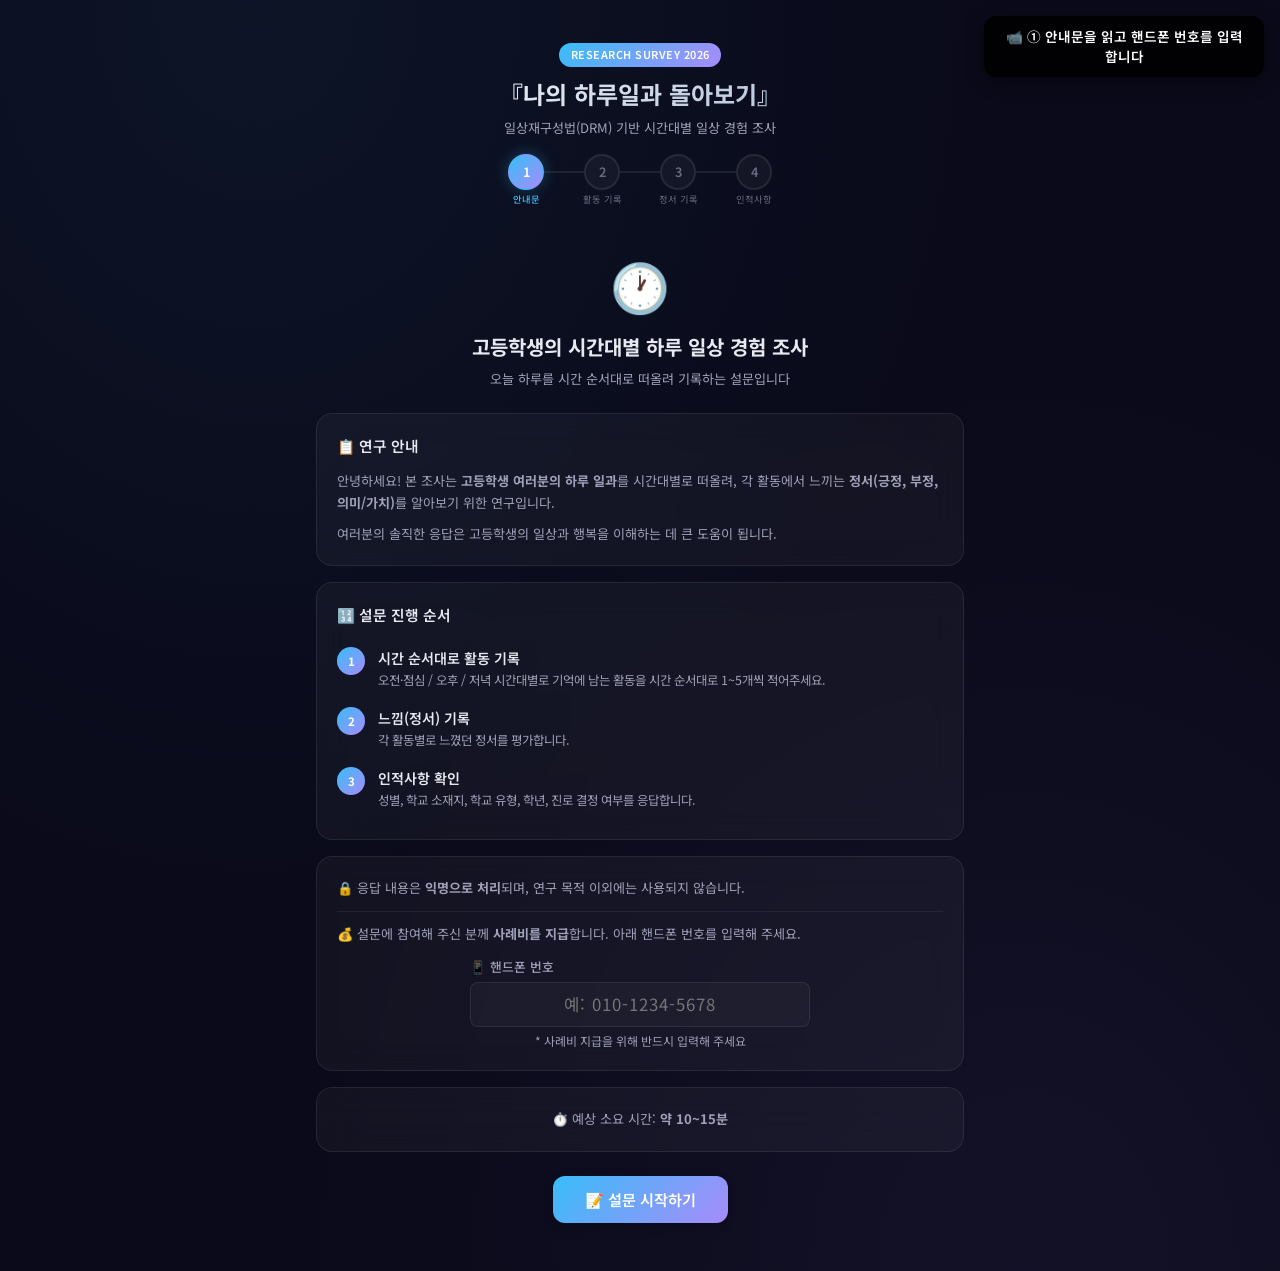
==== demo-auto.html @ 178c0562 "chore: 설문 시범 자동 데모 페이지 추가" ====
<!DOCTYPE html>
<html lang="ko">

<head>
  <meta charset="UTF-8" />
  <meta name="viewport" content="width=device-width, initial-scale=1.0" />
  <title>DRM6 설문 — 고등학생의 시간대별 하루 일상 경험 조사</title>
  <meta name="description" content="일상재구성법(DRM)을 활용하여 고등학생의 시간대별 하루 활동과 정서를 파악하는 연구 설문입니다." />
  <link rel="stylesheet" href="css/style.css" />
  <script src="js/config.js"></script>
  <style>
    /* Demo overlay for step indicators */
    #demoOverlay {
      position: fixed;
      top: 16px;
      right: 16px;
      z-index: 99999;
      background: rgba(0,0,0,0.85);
      color: #fff;
      padding: 10px 18px;
      border-radius: 12px;
      font-size: 0.85rem;
      font-weight: 600;
      box-shadow: 0 4px 20px rgba(0,0,0,0.4);
      pointer-events: none;
      transition: opacity 0.3s;
      max-width: 280px;
      text-align: center;
      line-height: 1.5;
    }
    #demoOverlay.hidden { opacity: 0; }
    .demo-highlight {
      outline: 3px solid #ff6b35 !important;
      outline-offset: 2px;
      box-shadow: 0 0 15px rgba(255, 107, 53, 0.4) !important;
      transition: outline 0.3s, box-shadow 0.3s;
    }
  </style>
</head>

<body>

  <div class="app-container" role="main">

    <!-- ===== HEADER ===== -->
    <header class="app-header">
      <span class="app-header__badge">Research Survey 2026</span>
      <h1 class="app-header__title">『나의 하루일과 돌아보기』</h1>
      <p class="app-header__subtitle">
        일상재구성법(DRM) 기반 시간대별 일상 경험 조사
      </p>
    </header>

    <!-- ===== PROGRESS BAR ===== -->
    <nav class="progress-bar" id="progressBar" aria-label="설문 진행 단계">
      <div class="progress-step active" data-step="1">
        <div class="progress-step__circle">1
          <span class="progress-step__label">안내문</span>
        </div>
      </div>
      <div class="progress-step" data-step="1-2">
        <div class="progress-step__line"></div>
      </div>
      <div class="progress-step" data-step="2">
        <div class="progress-step__circle">2
          <span class="progress-step__label">활동 기록</span>
        </div>
      </div>
      <div class="progress-step" data-step="2-3">
        <div class="progress-step__line"></div>
      </div>
      <div class="progress-step" data-step="3">
        <div class="progress-step__circle">3
          <span class="progress-step__label">정서 기록</span>
        </div>
      </div>
      <div class="progress-step" data-step="3-4">
        <div class="progress-step__line"></div>
      </div>
      <div class="progress-step" data-step="4">
        <div class="progress-step__circle">4
          <span class="progress-step__label">인적사항</span>
        </div>
      </div>
    </nav>

    <!-- PAGE 1: 안내문 -->
    <section class="part-section active" id="pageIntro" aria-label="설문 안내">
      <div class="intro-hero">
        <div class="intro-hero__icon">🕐</div>
        <h2 class="intro-hero__title">고등학생의 시간대별 하루 일상 경험 조사</h2>
        <p class="intro-hero__subtitle">오늘 하루를 시간 순서대로 떠올려 기록하는 설문입니다</p>
      </div>
      <div class="glass-card intro-card">
        <h3 class="intro-card__heading">📋 연구 안내</h3>
        <p class="intro-card__text" style="font-size:0.82rem; margin-bottom: 0.5rem;">
          안녕하세요! 본 조사는 <strong>고등학생 여러분의 하루 일과</strong>를 시간대별로 떠올려,
          각 활동에서 느끼는 <strong>정서(긍정, 부정, 의미/가치)</strong>를 알아보기 위한 연구입니다.
        </p>
        <p class="intro-card__text" style="font-size:0.82rem;">
          여러분의 솔직한 응답은 고등학생의 일상과 행복을 이해하는 데 큰 도움이 됩니다.
        </p>
      </div>
      <div class="glass-card intro-card">
        <h3 class="intro-card__heading">🔢 설문 진행 순서</h3>
        <div class="intro-step">
          <div class="intro-step__number">1</div>
          <div class="intro-step__content">
            <div class="intro-step__title">시간 순서대로 활동 기록</div>
            <p class="intro-step__desc">오전·점심 / 오후 / 저녁 시간대별로 기억에 남는 활동을 시간 순서대로 1~5개씩 적어주세요.</p>
          </div>
        </div>
        <div class="intro-step">
          <div class="intro-step__number">2</div>
          <div class="intro-step__content">
            <div class="intro-step__title">느낌(정서) 기록</div>
            <p class="intro-step__desc">각 활동별로 느꼈던 정서를 평가합니다.</p>
          </div>
        </div>
        <div class="intro-step">
          <div class="intro-step__number">3</div>
          <div class="intro-step__content">
            <div class="intro-step__title">인적사항 확인</div>
            <p class="intro-step__desc">성별, 학교 소재지, 학교 유형, 학년, 진로 결정 여부를 응답합니다.</p>
          </div>
        </div>
      </div>
      <div class="glass-card intro-card">
        <p class="intro-card__text" style="font-size:0.82rem;">
          🔒 응답 내용은 <strong>익명으로 처리</strong>되며, 연구 목적 이외에는 사용되지 않습니다.
        </p>
        <hr style="border:none; border-top:1px solid rgba(255,255,255,0.06); margin:0.7rem 0;">
        <p class="intro-card__text" style="font-size:0.82rem;">
          💰 설문에 참여해 주신 분께 <strong>사례비를 지급</strong>합니다. 아래 핸드폰 번호를 입력해 주세요.
        </p>
        <div class="form-group" style="max-width: 340px; margin: 0.7rem auto 0;">
          <label class="form-label" for="phoneNumber">📱 핸드폰 번호</label>
          <input type="tel" class="form-input" id="phoneNumber" placeholder="예: 010-1234-5678"
            pattern="[0-9]{2,3}-[0-9]{3,4}-[0-9]{4}" required autocomplete="tel"
            style="text-align: center; font-size: 1.05rem; letter-spacing: 1px;" />
          <p style="font-size:0.75rem; color:var(--text-secondary); margin-top:0.25rem; text-align:center;">* 사례비 지급을
            위해 반드시 입력해 주세요</p>
        </div>
      </div>
      <div class="glass-card intro-card">
        <p class="intro-card__text" style="font-size:0.82rem; text-align:center;">
          ⏱️ 예상 소요 시간: <strong>약 10~15분</strong>
        </p>
      </div>
      <div class="nav-buttons" style="justify-content:center;">
        <button class="btn btn-primary btn-start-survey" id="startSurveyBtn" type="button">
          📝 설문 시작하기
        </button>
      </div>
    </section>

    <!-- PAGE 2: 활동 기록 -->
    <section class="part-section" id="pageActivities" aria-label="시간대별 활동 기록">
      <div class="section-badge section-badge--morning">📋 활동 기록</div>
      <h2 class="part-title">오늘 하루를 시간 순서대로 떠올려 주세요</h2>
      <p class="part-description">
        각 시간대별로 <strong>기억에 남는 활동을 시간 순서대로 1~5개씩</strong> 적어주세요.<br>
        활동 내용(시작~끝 시간 포함), 함께한 사람, 장소 등을 기록합니다.
      </p>
      <div class="time-tabs" id="timeTabs" role="tablist">
        <button class="time-tab time-tab--morning active" id="tabMorning" type="button" role="tab" data-block="morning">
          <span class="time-tab__icon">🌅</span>
          오전·점심<br><span style="font-size:0.62rem; opacity:0.8;">8시~1시</span>
          <span class="time-tab__count" id="countMorning">0</span>
        </button>
        <button class="time-tab time-tab--afternoon" id="tabAfternoon" type="button" role="tab" data-block="afternoon">
          <span class="time-tab__icon">☀️</span>
          오후<br><span style="font-size:0.62rem; opacity:0.8;">1시~6시</span>
          <span class="time-tab__count" id="countAfternoon">0</span>
        </button>
        <button class="time-tab time-tab--evening" id="tabEvening" type="button" role="tab" data-block="evening">
          <span class="time-tab__icon">🌙</span>
          저녁<br><span style="font-size:0.62rem; opacity:0.8;">6시~11시</span>
          <span class="time-tab__count" id="countEvening">0</span>
        </button>
      </div>
      <!-- Morning block -->
      <div class="time-block active" id="blockMorning" role="tabpanel">
        <div class="time-block__header">
          <span class="time-block__icon">🌅</span>
          <span class="time-block__title">오전·점심</span>
          <span class="time-block__time">오전 8시 ~ 오후 1시</span>
        </div>
        <div class="activity-nav-bar" id="morningNavBar">
          <button class="activity-nav-btn" id="morningPrevBtn" type="button">← 이전</button>
          <div class="activity-nav-progress"><span id="morningProgressText">0 / 0</span></div>
          <button class="activity-nav-btn" id="morningNextBtn" type="button">다음 →</button>
        </div>
        <div id="morningList" role="region" aria-label="오전 활동 카드"></div>
        <div class="activity-actions">
          <button class="add-activity-btn" id="addMorningBtn" type="button">＋ 활동 추가</button>
        </div>
        <div class="nav-buttons">
          <button class="btn btn-secondary" id="morningBackBtn" type="button">← 이전</button>
          <button class="btn btn-primary" id="morningNextBlockBtn" type="button">다음: 오후 활동 기록 →</button>
        </div>
      </div>
      <!-- Afternoon block -->
      <div class="time-block" id="blockAfternoon" role="tabpanel">
        <div class="time-block__header">
          <span class="time-block__icon">☀️</span>
          <span class="time-block__title">오후</span>
          <span class="time-block__time">오후 1시 ~ 오후 6시</span>
        </div>
        <div class="activity-nav-bar" id="afternoonNavBar">
          <button class="activity-nav-btn" id="afternoonPrevBtn" type="button">← 이전</button>
          <div class="activity-nav-progress"><span id="afternoonProgressText">0 / 0</span></div>
          <button class="activity-nav-btn" id="afternoonNextBtn" type="button">다음 →</button>
        </div>
        <div id="afternoonList" role="region" aria-label="오후 활동 카드"></div>
        <div class="activity-actions">
          <button class="add-activity-btn" id="addAfternoonBtn" type="button">＋ 활동 추가</button>
        </div>
        <div class="nav-buttons">
          <button class="btn btn-secondary" id="afternoonBackBtn" type="button">← 오전·점심으로</button>
          <button class="btn btn-primary" id="afternoonNextBlockBtn" type="button">다음: 저녁 활동 기록 →</button>
        </div>
      </div>
      <!-- Evening block -->
      <div class="time-block" id="blockEvening" role="tabpanel">
        <div class="time-block__header">
          <span class="time-block__icon">🌙</span>
          <span class="time-block__title">저녁</span>
          <span class="time-block__time">저녁 6시 ~ 11시</span>
        </div>
        <div class="activity-nav-bar" id="eveningNavBar">
          <button class="activity-nav-btn" id="eveningPrevBtn" type="button">← 이전</button>
          <div class="activity-nav-progress"><span id="eveningProgressText">0 / 0</span></div>
          <button class="activity-nav-btn" id="eveningNextBtn" type="button">다음 →</button>
        </div>
        <div id="eveningList" role="region" aria-label="저녁 활동 카드"></div>
        <div class="activity-actions">
          <button class="add-activity-btn" id="addEveningBtn" type="button">＋ 활동 추가</button>
        </div>
        <div class="nav-buttons">
          <button class="btn btn-secondary" id="eveningBackBtn" type="button">← 오후로</button>
          <button class="btn btn-primary" id="eveningNextBlockBtn" type="button">다음: 정서 기록 →</button>
        </div>
      </div>
    </section>

    <!-- PAGE 3: 정서 기록 -->
    <section class="part-section" id="pageEmotion" aria-label="정서 기록">
      <div class="section-badge section-badge--emotion">💫 정서 기록</div>
      <h2 class="part-title">각 활동에서 느낀 감정을 평가해 주세요</h2>
      <p class="part-description">
        앞서 기록한 활동들에 대해 그때 느꼈던 <strong>정서(감정)</strong>를 1~7점으로 평가합니다.
      </p>
      <div id="emotionBlockHeader" class="emotion-block-header-container"></div>
      <div class="activity-nav-bar" id="emotionNavBar">
        <button class="activity-nav-btn" id="emotionPrevBtn" type="button">← 이전 활동</button>
        <div class="activity-nav-progress"><span id="emotionProgressText">1 / 1</span></div>
        <button class="activity-nav-btn" id="emotionNextBtn" type="button">다음 활동 →</button>
      </div>
      <div id="emotionContent" role="region" aria-label="정서 평가 카드"></div>
      <div class="nav-buttons">
        <button class="btn btn-secondary" id="emotionBackBlockBtn" type="button">← 활동 기록으로</button>
        <button class="btn btn-primary" id="emotionNextBlockBtn" type="button">다음: 인적사항 →</button>
      </div>
    </section>

    <!-- PAGE 4: 인적사항 -->
    <section class="part-section" id="pageDemo" aria-label="인적사항">
      <div class="section-badge section-badge--info">📊 인적사항</div>
      <h2 class="part-title">인적사항 확인</h2>
      <p class="part-description">마지막으로 간단한 인적사항을 입력해 주세요.</p>
      <div class="glass-card demo-card">
        <div class="form-group">
          <label class="form-label">성별</label>
          <div class="radio-group" id="genderGroup" role="radiogroup" aria-label="성별 선택">
            <label class="radio-option"><input type="radio" name="gender" value="남"><span>남</span></label>
            <label class="radio-option"><input type="radio" name="gender" value="여"><span>여</span></label>
          </div>
        </div>
      </div>
      <div class="glass-card demo-card">
        <div class="form-group">
          <label class="form-label" for="schoolLocation">학교 소재지</label>
          <select class="form-select" id="schoolLocation" required>
            <option value="">선택해 주세요</option>
            <option value="서울">서울</option><option value="부산">부산</option><option value="대구">대구</option>
            <option value="인천">인천</option><option value="광주">광주</option><option value="대전">대전</option>
            <option value="울산">울산</option><option value="세종">세종</option><option value="경기">경기</option>
            <option value="강원">강원</option><option value="충북">충북</option><option value="충남">충남</option>
            <option value="전북">전북</option><option value="전남">전남</option><option value="경북">경북</option>
            <option value="경남">경남</option><option value="제주">제주</option>
          </select>
        </div>
      </div>
      <div class="glass-card demo-card">
        <div class="form-group">
          <label class="form-label" for="schoolType">학교 유형</label>
          <select class="form-select" id="schoolType" required>
            <option value="">선택해 주세요</option>
            <option value="일반계고">일반계고</option>
            <option value="특성화고">특성화고(경영고, 공고, 과학기술고, 농고 등)</option>
            <option value="기타">기타</option>
          </select>
        </div>
      </div>
      <div class="glass-card demo-card">
        <div class="form-group">
          <label class="form-label">학년</label>
          <div class="radio-group" id="gradeGroup" role="radiogroup" aria-label="학년 선택">
            <label class="radio-option"><input type="radio" name="grade" value="1학년"><span>1학년</span></label>
            <label class="radio-option"><input type="radio" name="grade" value="2학년"><span>2학년</span></label>
          </div>
        </div>
      </div>
      <div class="glass-card demo-card">
        <div class="form-group">
          <label class="form-label">진로 결정 여부</label>
          <div class="radio-group" id="careerGroup" role="radiogroup" aria-label="진로 결정 여부 선택">
            <label class="radio-option"><input type="radio" name="careerDecision" value="결정함"><span>결정함</span></label>
            <label class="radio-option"><input type="radio" name="careerDecision" value="고민 중"><span>고민 중</span></label>
            <label class="radio-option"><input type="radio" name="careerDecision" value="결정하지 않음"><span>결정하지 않음</span></label>
          </div>
        </div>
      </div>
      <div class="nav-buttons">
        <button class="btn btn-secondary" id="backToEmotionBtn" type="button">← 이전</button>
        <button class="btn btn-primary" id="completeBtn" type="button">✅ 설문 완료</button>
      </div>
    </section>

    <!-- COMPLETION SCREEN -->
    <section class="part-section" id="completionScreen" aria-label="설문 완료">
      <div class="completion-screen">
        <div class="completion-screen__icon">🎉</div>
        <h2 class="completion-screen__title">설문이 완료되었습니다!</h2>
        <p class="completion-screen__desc">소중한 응답에 감사드립니다.</p>
        <div class="completion-message">
          <p style="margin-top:1.5rem; font-size:0.88rem; color:var(--text-secondary);">
            브라우저를 닫으셔도 됩니다. 감사합니다! 🙏
          </p>
        </div>
      </div>
    </section>

  </div>

  <!-- 제출 중 오버레이 -->
  <div class="submit-overlay" id="submitOverlay">
    <div class="submit-overlay__content">
      <div id="submitStatus" class="submit-status">
        <div class="submit-status__spinner"></div>
        <span class="submit-status__text">응답을 제출하고 있습니다...</span>
      </div>
    </div>
  </div>

  <!-- Toast -->
  <div class="toast" id="toast" role="alert" aria-live="assertive"></div>

  <!-- Demo step overlay -->
  <div id="demoOverlay" class="hidden"></div>

  <script src="js/app.js"></script>

  <!-- ====== AUTO-DEMO SCRIPT ====== -->
  <script>
  (function() {
    'use strict';

    // Clear any previous session data
    try { sessionStorage.removeItem('drm6_survey_state'); } catch(e) {}

    var DELAY = 2200; // ms between steps
    var step = 0;
    var overlay = document.getElementById('demoOverlay');

    function showStep(msg) {
      overlay.textContent = '📹 ' + msg;
      overlay.classList.remove('hidden');
    }

    function highlight(el) {
      if (!el) return;
      el.classList.add('demo-highlight');
      el.scrollIntoView({ behavior: 'smooth', block: 'center' });
      setTimeout(function() { el.classList.remove('demo-highlight'); }, DELAY - 200);
    }

    function setVal(id, val) {
      var el = document.getElementById(id);
      if (!el) return;
      el.value = val;
      el.dispatchEvent(new Event('input', { bubbles: true }));
      el.dispatchEvent(new Event('change', { bubbles: true }));
      highlight(el);
    }

    function setSelectVal(id, val) {
      var el = document.getElementById(id);
      if (!el) return;
      el.value = val;
      el.dispatchEvent(new Event('change', { bubbles: true }));
      highlight(el);
    }

    function clickBtn(id) {
      var el = document.getElementById(id);
      if (!el) return;
      highlight(el);
      setTimeout(function() { el.click(); }, 400);
    }

    function selectRadio(name, val) {
      var radio = document.querySelector('input[name="' + name + '"][value="' + val + '"]');
      if (!radio) return;
      radio.checked = true;
      radio.dispatchEvent(new Event('change', { bubbles: true }));
      var label = radio.closest('.radio-option');
      if (label) highlight(label);
    }

    function fillCurrentActivity(block, data) {
      var list = document.getElementById(block + 'List');
      if (!list) return;

      // Activity textarea
      var actTA = list.querySelector('textarea[id^="' + block + '_activity_"]');
      if (actTA) { actTA.value = data.activity; actTA.dispatchEvent(new Event('input', {bubbles:true})); highlight(actTA); }

      setTimeout(function() {
        // Time select
        var timeSel = list.querySelector('select[id^="' + block + '_time_"]');
        if (timeSel) { timeSel.value = data.time; timeSel.dispatchEvent(new Event('change', {bubbles:true})); highlight(timeSel); }

        setTimeout(function() {
          // Subject select (if 교과시간)
          if (data.subject) {
            var subSel = list.querySelector('select[id$="_subject"]');
            if (subSel) { subSel.style.display = 'block'; subSel.value = data.subject; subSel.dispatchEvent(new Event('change', {bubbles:true})); highlight(subSel); }
          }

          setTimeout(function() {
            // Companion
            var compSel = list.querySelector('select[id^="' + block + '_companion_"]');
            if (compSel) { compSel.value = data.companion; compSel.dispatchEvent(new Event('change', {bubbles:true})); highlight(compSel); }

            setTimeout(function() {
              // Location
              var locSel = list.querySelector('select[id^="' + block + '_location_"]');
              if (locSel) { locSel.value = data.location; locSel.dispatchEvent(new Event('change', {bubbles:true})); highlight(locSel); }

              setTimeout(function() {
                // Reason
                var reasonTA = list.querySelector('textarea[id^="' + block + '_reason_"]');
                if (reasonTA) { reasonTA.value = data.reason; reasonTA.dispatchEvent(new Event('input', {bubbles:true})); highlight(reasonTA); }
              }, 500);
            }, 500);
          }, 500);
        }, 500);
      }, 500);
    }

    function fillAllEmotions(values) {
      var container = document.getElementById('emotionContent');
      if (!container) return;
      var radios = container.querySelectorAll('input[type="radio"]');
      var groups = {};
      radios.forEach(function(r) { groups[r.name] = true; });
      var groupNames = Object.keys(groups);

      groupNames.forEach(function(name, idx) {
        var val;
        if (idx < 3) val = values[0]; // positive
        else if (idx < 6) val = values[1]; // negative
        else val = values[2]; // meaning
        var radio = document.querySelector('input[name="' + name + '"][value="' + val + '"]');
        if (radio) {
          radio.checked = true;
          radio.dispatchEvent(new Event('change', {bubbles:true}));
          var label = radio.closest('.likert-radio');
          if (label) label.style.transition = 'transform 0.2s';
        }
      });
      // Scroll to show emotions
      container.scrollIntoView({ behavior: 'smooth', block: 'start' });
    }

    // === DEMO SEQUENCE ===
    var steps = [
      // Step 0: Show intro
      function() {
        showStep('① 안내문을 읽고 핸드폰 번호를 입력합니다');
        window.scrollTo({ top: 0, behavior: 'smooth' });
      },
      // Step 1: Scroll down intro
      function() {
        window.scrollTo({ top: 300, behavior: 'smooth' });
      },
      // Step 2: Enter phone
      function() {
        showStep('② 핸드폰 번호 입력');
        setVal('phoneNumber', '010-1234-5678');
      },
      // Step 3: Click start
      function() {
        showStep('③ 설문 시작하기 클릭!');
        clickBtn('startSurveyBtn');
      },
      // Step 4: Show morning activity page
      function() {
        showStep('④ 오전·점심 시간대 활동 기록');
        window.scrollTo({ top: 0, behavior: 'smooth' });
      },
      // Step 5: Fill morning activity 1
      function() {
        showStep('⑤ 활동 1: 수학시간 기록 중...');
        fillCurrentActivity('morning', {
          activity: '(9시~10시) 수학시간 문제풀이, 모둠활동 발표',
          time: '교과시간',
          subject: '수학',
          companion: '친구와 함께',
          location: '교실',
          reason: '친구와 같이 풀어서 재미있었다'
        });
      },
      // Step 6: Scroll to show filled card
      function() {
        showStep('⑤ 활동 1 작성 완료!');
        var list = document.getElementById('morningList');
        if (list) list.scrollIntoView({ behavior: 'smooth', block: 'center' });
      },
      // Step 7: Click next to afternoon
      function() {
        showStep('⑥ 다음: 오후 활동 기록으로 이동');
        clickBtn('morningNextBlockBtn');
      },
      // Step 8: Show afternoon
      function() {
        showStep('⑦ 오후 시간대 활동 기록');
        window.scrollTo({ top: 0, behavior: 'smooth' });
      },
      // Step 9: Fill afternoon activity
      function() {
        showStep('⑧ 활동 1: 진로탐색 활동 기록 중...');
        fillCurrentActivity('afternoon', {
          activity: '(2시~3시) 진로탐색 활동, 생기부 기록',
          time: '교과시간',
          subject: '진로선택과목',
          companion: '교사와 함께',
          location: '교실',
          reason: '새로운 활동을 해봐서 뿌듯했다'
        });
      },
      // Step 10: Show filled
      function() {
        showStep('⑧ 오후 활동 1 작성 완료!');
        var list = document.getElementById('afternoonList');
        if (list) list.scrollIntoView({ behavior: 'smooth', block: 'center' });
      },
      // Step 11: Click next to evening
      function() {
        showStep('⑨ 다음: 저녁 활동 기록으로 이동');
        clickBtn('afternoonNextBlockBtn');
      },
      // Step 12: Show evening
      function() {
        showStep('⑩ 저녁 시간대 활동 기록');
        window.scrollTo({ top: 0, behavior: 'smooth' });
      },
      // Step 13: Fill evening activity
      function() {
        showStep('⑪ 활동 1: 저녁 식사 기록 중...');
        fillCurrentActivity('evening', {
          activity: '(7시~8시) 저녁 식사 후 가족과 대화',
          time: '저녁시간',
          subject: null,
          companion: '가족과 함께',
          location: '집',
          reason: '가족과 함께 식사하면서 편안했다'
        });
      },
      // Step 14: Show filled
      function() {
        showStep('⑪ 저녁 활동 1 작성 완료!');
        var list = document.getElementById('eveningList');
        if (list) list.scrollIntoView({ behavior: 'smooth', block: 'center' });
      },
      // Step 15: Click next to emotion
      function() {
        showStep('⑫ 다음: 정서 기록으로 이동');
        clickBtn('eveningNextBlockBtn');
      },
      // Step 16: Show emotion page
      function() {
        showStep('⑬ 오전 활동의 정서(감정) 평가');
        window.scrollTo({ top: 0, behavior: 'smooth' });
      },
      // Step 17: Fill morning emotions
      function() {
        showStep('⑬ 정서 점수 입력 중... (1~7점)');
        fillAllEmotions([6, 2, 5]); // positive=6, negative=2, meaning=5
      },
      // Step 18: Move to afternoon emotions
      function() {
        showStep('⑭ 다음: 오후 활동 정서 기록');
        clickBtn('emotionNextBlockBtn');
      },
      // Step 19: Fill afternoon emotions
      function() {
        showStep('⑭ 오후 활동 정서 입력 중...');
        fillAllEmotions([5, 3, 6]);
      },
      // Step 20: Move to evening emotions
      function() {
        showStep('⑮ 다음: 저녁 활동 정서 기록');
        clickBtn('emotionNextBlockBtn');
      },
      // Step 21: Fill evening emotions
      function() {
        showStep('⑮ 저녁 활동 정서 입력 중...');
        fillAllEmotions([7, 1, 6]);
      },
      // Step 22: Move to demographics
      function() {
        showStep('⑯ 다음: 인적사항 입력');
        clickBtn('emotionNextBlockBtn');
      },
      // Step 23: Show demographics
      function() {
        showStep('⑰ 인적사항 입력');
        window.scrollTo({ top: 0, behavior: 'smooth' });
      },
      // Step 24: Fill demographics
      function() {
        showStep('⑰ 인적사항 입력 중...');
        selectRadio('gender', '남');
        setTimeout(function() {
          setSelectVal('schoolLocation', '서울');
          setTimeout(function() {
            setSelectVal('schoolType', '일반계고');
            setTimeout(function() {
              selectRadio('grade', '2학년');
              setTimeout(function() {
                selectRadio('careerDecision', '고민 중');
              }, 400);
            }, 400);
          }, 400);
        }, 400);
      },
      // Step 25: Scroll to show complete button
      function() {
        showStep('⑱ 설문 완료 버튼을 누르면 제출됩니다!');
        var btn = document.getElementById('completeBtn');
        if (btn) btn.scrollIntoView({ behavior: 'smooth', block: 'center' });
        highlight(btn);
      },
      // Step 26: Done
      function() {
        showStep('✅ 시범 영상 끝! 이렇게 작성하면 됩니다 😊');
      }
    ];

    // Run steps sequentially
    function runNextStep() {
      if (step >= steps.length) return;
      steps[step]();
      step++;
      if (step < steps.length) {
        setTimeout(runNextStep, DELAY);
      }
    }

    // Start demo after page loads
    window.addEventListener('load', function() {
      setTimeout(runNextStep, 1500);
    });
  })();
  </script>

</body>
</html>
---- css/style.css ----
/* =========================================================================
   DRM6 Survey — Style Sheet
   시간대별 일상 경험 조사 (Day Reconstruction Method v6)
   ========================================================================= */

/* --- Reset & Base --- */
@import url('https://fonts.googleapis.com/css2?family=Noto+Sans+KR:wght@300;400;500;600;700&display=swap');

*,
*::before,
*::after {
  box-sizing: border-box;
  margin: 0;
  padding: 0;
}

:root {
  --bg-primary: #0a0a1a;
  --bg-secondary: #12122a;
  --bg-card: rgba(255, 255, 255, 0.04);
  --bg-card-hover: rgba(255, 255, 255, 0.07);
  --border-glass: rgba(255, 255, 255, 0.08);
  --text-primary: #e8e8f0;
  --text-secondary: #a0a0b8;
  --text-muted: #6b6b80;

  /* Time block colors */
  --color-morning: #38bdf8;
  --color-morning-bg: rgba(56, 189, 248, 0.08);
  --color-morning-border: rgba(56, 189, 248, 0.25);
  --color-afternoon: #a78bfa;
  --color-afternoon-bg: rgba(167, 139, 250, 0.08);
  --color-afternoon-border: rgba(167, 139, 250, 0.25);
  --color-evening: #818cf8;
  --color-evening-bg: rgba(129, 140, 248, 0.08);
  --color-evening-border: rgba(129, 140, 248, 0.25);

  /* Emotion colors */
  --accent-positive: #4ade80;
  --accent-positive-bg: rgba(74, 222, 128, 0.08);
  --accent-positive-border: rgba(74, 222, 128, 0.2);
  --accent-negative: #f87171;
  --accent-negative-bg: rgba(248, 113, 113, 0.08);
  --accent-negative-border: rgba(248, 113, 113, 0.2);
  --accent-meaning: #fbbf24;
  --accent-meaning-bg: rgba(251, 191, 36, 0.08);
  --accent-meaning-border: rgba(251, 191, 36, 0.2);

  /* Accents */
  --accent-blue: #60a5fa;
  --accent-blue-bg: rgba(96, 165, 250, 0.08);
  --accent-purple: #a78bfa;
  --accent-purple-bg: rgba(167, 139, 250, 0.08);

  /* Radii */
  --radius-sm: 8px;
  --radius-md: 12px;
  --radius-lg: 16px;
  --radius-xl: 20px;
  --radius-full: 9999px;

  /* Shadows */
  --shadow-sm: 0 2px 8px rgba(0, 0, 0, 0.25);
  --shadow-md: 0 4px 16px rgba(0, 0, 0, 0.35);
  --shadow-lg: 0 8px 32px rgba(0, 0, 0, 0.45);
  --shadow-glow-morning: 0 0 20px rgba(56, 189, 248, 0.15);
  --shadow-glow-afternoon: 0 0 20px rgba(167, 139, 250, 0.15);
  --shadow-glow-evening: 0 0 20px rgba(129, 140, 248, 0.15);

  --transition: 0.3s cubic-bezier(0.4, 0, 0.2, 1);
}

html {
  font-size: 16px;
  scroll-behavior: smooth;
}

body {
  font-family: 'Noto Sans KR', -apple-system, BlinkMacSystemFont, sans-serif;
  background: var(--bg-primary);
  background-image:
    radial-gradient(ellipse at 20% 0%, rgba(56, 189, 248, 0.06) 0%, transparent 50%),
    radial-gradient(ellipse at 80% 100%, rgba(167, 139, 250, 0.06) 0%, transparent 50%);
  color: var(--text-primary);
  line-height: 1.6;
  min-height: 100vh;
  -webkit-font-smoothing: antialiased;
}

/* --- App Container --- */
.app-container {
  max-width: 680px;
  margin: 0 auto;
  padding: 1rem;
  padding-bottom: 3rem;
}

/* --- Header --- */
.app-header {
  text-align: center;
  padding: 1.5rem 1rem 1rem;
}

.app-header__badge {
  display: inline-block;
  background: linear-gradient(135deg, var(--color-morning), var(--color-afternoon));
  color: #fff;
  font-size: 0.68rem;
  font-weight: 600;
  padding: 0.2rem 0.7rem;
  border-radius: 20px;
  letter-spacing: 0.5px;
  text-transform: uppercase;
  margin-bottom: 0.5rem;
}

.app-header__title {
  font-size: 1.5rem;
  font-weight: 700;
  background: linear-gradient(135deg, #fff 0%, #a0b4d0 100%);
  -webkit-background-clip: text;
  -webkit-text-fill-color: transparent;
  background-clip: text;
  margin-bottom: 0.25rem;
}

.app-header__subtitle {
  font-size: 0.82rem;
  color: var(--text-secondary);
}

/* --- Progress Bar --- */
.progress-bar {
  display: flex;
  align-items: center;
  justify-content: center;
  gap: 0;
  margin-bottom: 1.5rem;
  padding: 0 1rem;
  transition: opacity 0.3s ease, max-height 0.3s ease;
}

.progress-bar.hide {
  opacity: 0;
  max-height: 0;
  margin-bottom: 0;
  overflow: hidden;
  pointer-events: none;
}

.progress-step {
  display: flex;
  align-items: center;
}

.progress-step__circle {
  width: 36px;
  height: 36px;
  border-radius: 50%;
  background: var(--bg-card);
  border: 2px solid var(--border-glass);
  display: flex;
  align-items: center;
  justify-content: center;
  font-size: 0.8rem;
  font-weight: 600;
  color: var(--text-muted);
  position: relative;
  transition: var(--transition);
  flex-shrink: 0;
}

.progress-step__label {
  position: absolute;
  top: calc(100% + 4px);
  left: 50%;
  transform: translateX(-50%);
  font-size: 0.58rem;
  white-space: nowrap;
  color: var(--text-muted);
  font-weight: 400;
}

.progress-step__line {
  width: 40px;
  height: 2px;
  background: var(--border-glass);
  transition: var(--transition);
}

.progress-step.active .progress-step__circle {
  background: linear-gradient(135deg, var(--color-morning), var(--color-afternoon));
  border-color: transparent;
  color: #fff;
  box-shadow: 0 0 16px rgba(56, 189, 248, 0.3);
}

.progress-step.active .progress-step__label {
  color: var(--color-morning);
  font-weight: 500;
}

.progress-step.completed .progress-step__circle {
  background: var(--accent-positive);
  border-color: transparent;
  color: #fff;
}

.progress-step.completed .progress-step__label {
  color: var(--accent-positive);
}

.progress-step__line.completed {
  background: var(--accent-positive);
}

/* --- Glass Card --- */
.glass-card {
  background: var(--bg-card);
  border: 1px solid var(--border-glass);
  border-radius: var(--radius-lg);
  padding: 1.25rem;
  margin-bottom: 1rem;
  backdrop-filter: blur(16px);
  -webkit-backdrop-filter: blur(16px);
  transition: var(--transition);
}

.glass-card:hover {
  background: var(--bg-card-hover);
}

/* --- Section / Page --- */
.part-section {
  display: none;
  animation: fadeSlideIn 0.45s ease;
}

.part-section.active {
  display: block;
}

@keyframes fadeSlideIn {
  from {
    opacity: 0;
    transform: translateY(20px);
  }
  to {
    opacity: 1;
    transform: translateY(0);
  }
}

.part-title {
  font-size: 1.15rem;
  font-weight: 700;
  margin-bottom: 0.4rem;
}

.part-description {
  font-size: 0.82rem;
  color: var(--text-secondary);
  margin-bottom: 1.2rem;
  line-height: 1.7;
}

/* --- Intro Page --- */
.intro-hero {
  text-align: center;
  padding: 2rem 1rem 1.5rem;
}

.intro-hero__icon {
  font-size: 3rem;
  margin-bottom: 0.5rem;
  animation: float 3s ease-in-out infinite;
}

@keyframes float {
  0%, 100% { transform: translateY(0); }
  50% { transform: translateY(-8px); }
}

.intro-hero__title {
  font-size: 1.25rem;
  font-weight: 700;
  margin-bottom: 0.3rem;
}

.intro-hero__subtitle {
  color: var(--text-secondary);
  font-size: 0.82rem;
}

.intro-card {
  margin-bottom: 1rem;
}

.intro-card__heading {
  font-size: 0.92rem;
  font-weight: 600;
  margin-bottom: 0.8rem;
}

.intro-card__text {
  color: var(--text-secondary);
  line-height: 1.7;
}

.intro-step {
  display: flex;
  gap: 0.8rem;
  align-items: flex-start;
  padding: 0.5rem 0;
}

.intro-step__number {
  width: 28px;
  height: 28px;
  min-width: 28px;
  border-radius: 50%;
  background: linear-gradient(135deg, var(--color-morning), var(--color-afternoon));
  color: #fff;
  display: flex;
  align-items: center;
  justify-content: center;
  font-size: 0.72rem;
  font-weight: 700;
}

.intro-step__title {
  font-weight: 600;
  font-size: 0.88rem;
  margin-bottom: 0.1rem;
}

.intro-step__desc {
  font-size: 0.78rem;
  color: var(--text-secondary);
}

/* --- Time Block Tabs --- */
.time-tabs {
  display: flex;
  gap: 0.4rem;
  margin-bottom: 1.2rem;
  background: var(--bg-card);
  border: 1px solid var(--border-glass);
  border-radius: var(--radius-md);
  padding: 0.3rem;
}

.time-tab {
  flex: 1;
  padding: 0.6rem 0.4rem;
  border: none;
  border-radius: var(--radius-sm);
  background: transparent;
  color: var(--text-muted);
  font-family: inherit;
  font-size: 0.72rem;
  font-weight: 500;
  cursor: pointer;
  transition: var(--transition);
  text-align: center;
  line-height: 1.3;
  position: relative;
}

.time-tab:hover {
  background: rgba(255, 255, 255, 0.04);
  color: var(--text-secondary);
}

.time-tab.active {
  color: #fff;
  font-weight: 600;
  box-shadow: var(--shadow-sm);
}

.time-tab--morning.active {
  background: linear-gradient(135deg, rgba(56, 189, 248, 0.8), rgba(56, 189, 248, 0.5));
  box-shadow: var(--shadow-glow-morning);
}

.time-tab--afternoon.active {
  background: linear-gradient(135deg, rgba(167, 139, 250, 0.8), rgba(167, 139, 250, 0.5));
  box-shadow: var(--shadow-glow-afternoon);
}

.time-tab--evening.active {
  background: linear-gradient(135deg, rgba(129, 140, 248, 0.8), rgba(129, 140, 248, 0.5));
  box-shadow: var(--shadow-glow-evening);
}

.time-tab__icon {
  display: block;
  font-size: 1.1rem;
  margin-bottom: 0.15rem;
}

.time-tab__count {
  display: inline-flex;
  align-items: center;
  justify-content: center;
  min-width: 16px;
  height: 16px;
  border-radius: 8px;
  font-size: 0.6rem;
  font-weight: 700;
  margin-left: 0.2rem;
}

.time-tab.active .time-tab__count {
  background: rgba(255, 255, 255, 0.25);
  color: #fff;
}

.time-tab:not(.active) .time-tab__count {
  background: rgba(255, 255, 255, 0.06);
  color: var(--text-muted);
}

/* --- Time Block Content --- */
.time-block {
  display: none;
  animation: fadeSlideIn 0.35s ease;
}

.time-block.active {
  display: block;
}

.time-block__header {
  display: flex;
  align-items: center;
  gap: 0.5rem;
  margin-bottom: 0.8rem;
  padding-bottom: 0.5rem;
  border-bottom: 1px solid var(--border-glass);
}

.time-block__icon {
  font-size: 1.2rem;
}

.time-block__title {
  font-size: 0.88rem;
  font-weight: 600;
}

.time-block__time {
  font-size: 0.72rem;
  color: var(--text-muted);
  margin-left: auto;
  background: var(--bg-card);
  padding: 0.2rem 0.5rem;
  border-radius: var(--radius-full);
  border: 1px solid var(--border-glass);
}

/* --- Form Elements --- */
.form-group {
  margin-bottom: 0.8rem;
}

.form-label {
  display: block;
  font-size: 0.8rem;
  font-weight: 500;
  margin-bottom: 0.3rem;
  color: var(--text-secondary);
}

.form-input,
.form-select,
.form-textarea {
  width: 100%;
  padding: 0.6rem 0.75rem;
  border: 1px solid var(--border-glass);
  border-radius: var(--radius-sm);
  background: rgba(255, 255, 255, 0.03);
  color: var(--text-primary);
  font-family: inherit;
  font-size: 0.85rem;
  transition: var(--transition);
}

.form-input:focus,
.form-select:focus,
.form-textarea:focus {
  outline: none;
  border-color: var(--color-morning);
  box-shadow: 0 0 0 3px rgba(56, 189, 248, 0.12);
}

.form-select {
  appearance: none;
  -webkit-appearance: none;
  background-image: url("data:image/svg+xml;charset=UTF-8,%3csvg xmlns='http://www.w3.org/2000/svg' viewBox='0 0 24 24' fill='none' stroke='%23a0a0b8' stroke-width='2' stroke-linecap='round' stroke-linejoin='round'%3e%3cpolyline points='6 9 12 15 18 9'%3e%3c/polyline%3e%3c/svg%3e");
  background-repeat: no-repeat;
  background-position: right 0.6rem center;
  background-size: 0.9rem;
  padding-right: 2rem;
}

.form-select option {
  background: var(--bg-secondary);
  color: var(--text-primary);
}

.form-textarea {
  resize: vertical;
  min-height: 56px;
}

/* --- Activity Card --- */
.activity-card {
  background: var(--bg-card);
  border: 1px solid var(--border-glass);
  border-radius: var(--radius-lg);
  padding: 1rem;
  margin-bottom: 0.6rem;
  position: relative;
  transition: var(--transition);
}

.activity-card--morning {
  border-left: 3px solid var(--color-morning);
}

.activity-card--afternoon {
  border-left: 3px solid var(--color-afternoon);
}

.activity-card--evening {
  border-left: 3px solid var(--color-evening);
}

.activity-card__header {
  display: flex;
  justify-content: space-between;
  align-items: center;
  margin-bottom: 0.6rem;
}

.activity-card__number {
  font-size: 0.8rem;
  font-weight: 600;
  display: flex;
  align-items: center;
  gap: 0.35rem;
}

.activity-card__number-badge {
  width: 22px;
  height: 22px;
  border-radius: 50%;
  display: flex;
  align-items: center;
  justify-content: center;
  font-size: 0.68rem;
  font-weight: 700;
  color: #fff;
}

.activity-card--morning .activity-card__number-badge {
  background: var(--color-morning);
}

.activity-card--afternoon .activity-card__number-badge {
  background: var(--color-afternoon);
}

.activity-card--evening .activity-card__number-badge {
  background: var(--color-evening);
}

.activity-card__delete {
  background: none;
  border: none;
  color: var(--text-muted);
  cursor: pointer;
  font-size: 1rem;
  padding: 0.15rem;
  border-radius: 50%;
  transition: var(--transition);
  line-height: 1;
}

.activity-card__delete:hover {
  color: var(--accent-negative);
  background: var(--accent-negative-bg);
}

.activity-card__grid {
  display: grid;
  grid-template-columns: 1fr 1fr;
  gap: 0.5rem;
}

.activity-card__grid .full-width {
  grid-column: 1 / -1;
}

/* --- Activity Navigation Bar --- */
.activity-nav-bar {
  display: flex;
  align-items: center;
  justify-content: space-between;
  gap: 0.4rem;
  padding: 0.4rem 0.6rem;
  margin-bottom: 0.6rem;
  background: var(--bg-card);
  border: 1px solid var(--border-glass);
  border-radius: var(--radius-md);
}

.activity-nav-btn {
  background: none;
  border: 1px solid var(--border-glass);
  color: var(--text-secondary);
  padding: 0.3rem 0.6rem;
  border-radius: var(--radius-sm);
  font-family: inherit;
  font-size: 0.75rem;
  font-weight: 500;
  cursor: pointer;
  transition: var(--transition);
}

.activity-nav-btn:hover:not(:disabled) {
  border-color: var(--color-morning);
  color: var(--color-morning);
  background: var(--color-morning-bg);
}

.activity-nav-btn:disabled {
  opacity: 0.3;
  cursor: not-allowed;
}

.activity-nav-progress {
  font-size: 0.82rem;
  font-weight: 600;
  color: var(--text-primary);
}

.activity-actions {
  margin-top: 0.4rem;
  margin-bottom: 0.4rem;
}

/* --- Emotion Section (Page 3) --- */
.emotion-activity-header {
  display: flex;
  align-items: center;
  gap: 0.5rem;
  padding: 0.6rem 0.8rem;
  background: var(--bg-card);
  border: 1px solid var(--border-glass);
  border-radius: var(--radius-md);
  margin-bottom: 0.8rem;
}

.emotion-activity-header__badge {
  font-size: 0.7rem;
  font-weight: 600;
  padding: 0.15rem 0.5rem;
  border-radius: var(--radius-full);
  color: #fff;
}

.emotion-activity-header__badge--morning {
  background: var(--color-morning);
}

.emotion-activity-header__badge--afternoon {
  background: var(--color-afternoon);
}

.emotion-activity-header__badge--evening {
  background: var(--color-evening);
}

.emotion-activity-header__text {
  font-size: 0.82rem;
  font-weight: 500;
  color: var(--text-primary);
  flex: 1;
  overflow: hidden;
  text-overflow: ellipsis;
  white-space: nowrap;
}

.emotion-section {
  margin-top: 0.5rem;
}

.emotion-group {
  margin-bottom: 0.5rem;
  padding: 0.5rem 0.7rem;
  border-radius: var(--radius-sm);
}

.emotion-group--positive {
  background: var(--accent-positive-bg);
  border: 1px solid var(--accent-positive-border);
}

.emotion-group--negative {
  background: var(--accent-negative-bg);
  border: 1px solid var(--accent-negative-border);
}

.emotion-group--meaning {
  background: var(--accent-meaning-bg);
  border: 1px solid var(--accent-meaning-border);
}

.emotion-group__title {
  font-size: 0.78rem;
  font-weight: 600;
  margin-bottom: 0.4rem;
  display: flex;
  align-items: center;
  gap: 0.3rem;
}

.emotion-group__title--positive {
  color: var(--accent-positive);
}

.emotion-group__title--negative {
  color: var(--accent-negative);
}

.emotion-group__title--meaning {
  color: var(--accent-meaning);
}

/* --- Likert Scale --- */
.likert-hint {
  display: flex;
  justify-content: space-between;
  font-size: 0.62rem;
  color: var(--text-muted);
  padding: 0 0 0.25rem;
}

.likert-item {
  display: flex;
  align-items: center;
  gap: 0.4rem;
  padding: 0.3rem 0;
  flex-wrap: wrap;
}

.likert-item__label {
  font-size: 0.78rem;
  color: var(--text-secondary);
  min-width: 65px;
  flex-shrink: 0;
}

.likert-scale-wrap {
  display: flex;
  align-items: center;
  gap: 0.2rem;
  flex: 1;
  justify-content: flex-end;
}

.likert-scale {
  display: flex;
  gap: 0.15rem;
  flex: 1;
  justify-content: flex-end;
}

.likert-radio {
  cursor: pointer;
  position: relative;
}

.likert-radio input {
  position: absolute;
  opacity: 0;
  width: 0;
  height: 0;
}

.likert-radio span {
  display: flex;
  align-items: center;
  justify-content: center;
  width: 30px;
  height: 30px;
  border-radius: var(--radius-sm);
  background: rgba(255, 255, 255, 0.03);
  border: 1px solid var(--border-glass);
  font-size: 0.7rem;
  font-weight: 500;
  color: var(--text-muted);
  transition: var(--transition);
}

.likert-radio:hover span {
  background: rgba(255, 255, 255, 0.07);
  border-color: rgba(255, 255, 255, 0.15);
}

.likert-radio input:checked + span {
  background: linear-gradient(135deg, var(--color-morning), var(--color-afternoon));
  border-color: transparent;
  color: #fff;
  box-shadow: 0 0 8px rgba(56, 189, 248, 0.25);
}

.likert-endpoint {
  font-size: 0.55rem;
  color: var(--text-muted);
  text-align: center;
  line-height: 1.15;
  min-width: 24px;
  flex-shrink: 0;
}

/* --- Buttons --- */
.btn {
  padding: 0.65rem 1.3rem;
  border: none;
  border-radius: var(--radius-md);
  font-family: inherit;
  font-size: 0.88rem;
  font-weight: 600;
  cursor: pointer;
  transition: var(--transition);
  display: inline-flex;
  align-items: center;
  gap: 0.35rem;
}

.btn-primary {
  background: linear-gradient(135deg, var(--color-morning), var(--color-afternoon));
  color: #fff;
  box-shadow: var(--shadow-sm);
}

.btn-primary:hover {
  transform: translateY(-1px);
  box-shadow: var(--shadow-md);
}

.btn-primary:disabled {
  opacity: 0.5;
  cursor: not-allowed;
  transform: none;
}

.btn-secondary {
  background: var(--bg-card);
  color: var(--text-secondary);
  border: 1px solid var(--border-glass);
}

.btn-secondary:hover {
  background: var(--bg-card-hover);
}

.btn-start-survey {
  font-size: 0.95rem;
  padding: 0.8rem 2rem;
}

.add-activity-btn {
  display: flex;
  align-items: center;
  justify-content: center;
  width: 100%;
  padding: 0.7rem;
  border: 2px dashed var(--border-glass);
  border-radius: var(--radius-md);
  background: transparent;
  color: var(--text-muted);
  font-family: inherit;
  font-size: 0.85rem;
  font-weight: 500;
  cursor: pointer;
  transition: var(--transition);
  margin-bottom: 0.8rem;
}

.add-activity-btn:hover {
  border-color: var(--color-morning);
  color: var(--color-morning);
  background: var(--color-morning-bg);
}

.add-activity-btn:disabled {
  opacity: 0.35;
  cursor: not-allowed;
}

/* --- Navigation Buttons --- */
.nav-buttons {
  display: flex;
  justify-content: space-between;
  align-items: center;
  margin-top: 1.5rem;
  gap: 0.8rem;
}

/* --- Section Badges --- */
.section-badge {
  display: inline-flex;
  align-items: center;
  gap: 0.25rem;
  font-size: 0.7rem;
  font-weight: 600;
  padding: 0.18rem 0.55rem;
  border-radius: 12px;
  margin-bottom: 0.5rem;
}

.section-badge--morning {
  background: var(--color-morning-bg);
  color: var(--color-morning);
  border: 1px solid var(--color-morning-border);
}

.section-badge--afternoon {
  background: var(--color-afternoon-bg);
  color: var(--color-afternoon);
  border: 1px solid var(--color-afternoon-border);
}

.section-badge--evening {
  background: var(--color-evening-bg);
  color: var(--color-evening);
  border: 1px solid var(--color-evening-border);
}

.section-badge--emotion {
  background: rgba(251, 191, 36, 0.1);
  color: var(--accent-meaning);
  border: 1px solid var(--accent-meaning-border);
}

.section-badge--info {
  background: var(--accent-blue-bg);
  color: var(--accent-blue);
  border: 1px solid rgba(96, 165, 250, 0.25);
}

/* --- Demographics --- */
.demo-card {
  margin-bottom: 0.7rem;
}

.radio-group {
  display: flex;
  flex-wrap: wrap;
  gap: 0.35rem;
}

.radio-option {
  cursor: pointer;
  position: relative;
}

.radio-option input {
  position: absolute;
  opacity: 0;
  width: 0;
  height: 0;
}

.radio-option span {
  display: inline-block;
  padding: 0.4rem 0.85rem;
  border-radius: var(--radius-sm);
  border: 1px solid var(--border-glass);
  background: rgba(255, 255, 255, 0.03);
  font-size: 0.8rem;
  color: var(--text-secondary);
  transition: var(--transition);
}

.radio-option:hover span {
  background: rgba(255, 255, 255, 0.06);
}

.radio-option input:checked + span {
  background: linear-gradient(135deg, var(--color-morning), var(--color-afternoon));
  border-color: transparent;
  color: #fff;
}

/* --- Completion Screen --- */
.completion-screen {
  text-align: center;
  padding: 3rem 1rem;
}

.completion-screen__icon {
  font-size: 4rem;
  margin-bottom: 1rem;
  animation: float 3s ease-in-out infinite;
}

.completion-screen__title {
  font-size: 1.35rem;
  font-weight: 700;
  margin-bottom: 0.5rem;
}

.completion-screen__desc {
  color: var(--text-secondary);
  font-size: 0.88rem;
  margin-bottom: 1.5rem;
}

.submit-status {
  display: flex;
  align-items: center;
  justify-content: center;
  gap: 0.5rem;
  padding: 0.7rem;
  background: var(--bg-card);
  border-radius: var(--radius-md);
  border: 1px solid var(--border-glass);
  flex-wrap: wrap;
}

.submit-status__spinner {
  width: 18px;
  height: 18px;
  border: 2px solid var(--border-glass);
  border-top-color: var(--color-morning);
  border-radius: 50%;
  animation: spin 0.8s linear infinite;
}

@keyframes spin {
  to { transform: rotate(360deg); }
}

.submit-status__text {
  font-size: 0.82rem;
  color: var(--text-secondary);
}

.submit-status--success {
  border-color: var(--accent-positive-border);
  background: var(--accent-positive-bg);
}

.submit-status--success .submit-status__text {
  color: var(--accent-positive);
}

.submit-status--error {
  border-color: var(--accent-negative-border);
  background: var(--accent-negative-bg);
}

.submit-status--error .submit-status__text {
  color: var(--accent-negative);
}

/* --- Toast --- */
.toast {
  position: fixed;
  bottom: 2rem;
  left: 50%;
  transform: translateX(-50%) translateY(100px);
  background: var(--bg-secondary);
  color: var(--text-primary);
  padding: 0.65rem 1.1rem;
  border-radius: var(--radius-md);
  border: 1px solid var(--border-glass);
  font-size: 0.82rem;
  box-shadow: var(--shadow-lg);
  transition: transform 0.3s ease, opacity 0.3s ease;
  opacity: 0;
  z-index: 1000;
  max-width: 90%;
  text-align: center;
}

.toast.show {
  transform: translateX(-50%) translateY(0);
  opacity: 1;
}

/* --- Field Error --- */
.field-error {
  border-color: var(--accent-negative) !important;
  box-shadow: 0 0 0 2px var(--accent-negative-bg) !important;
  animation: shakeField 0.4s ease;
}

@keyframes shakeField {
  0%, 100% { transform: translateX(0); }
  20% { transform: translateX(-4px); }
  40% { transform: translateX(4px); }
  60% { transform: translateX(-3px); }
  80% { transform: translateX(3px); }
}

.emotion-group.field-error {
  border-color: var(--accent-negative) !important;
  border: 1px solid var(--accent-negative);
  border-radius: var(--radius-sm);
  padding: 0.4rem;
  background: var(--accent-negative-bg);
}

/* --- Button Loading State --- */
.btn.is-loading {
  pointer-events: none;
  opacity: 0.7;
  position: relative;
}

.btn.is-loading::after {
  content: '';
  width: 14px;
  height: 14px;
  border: 2px solid rgba(255,255,255,0.3);
  border-top-color: #fff;
  border-radius: 50%;
  animation: spin 0.7s linear infinite;
  margin-left: 0.3rem;
}

/* --- Retry Button --- */
.btn-retry {
  margin-top: 0.8rem;
  background: linear-gradient(135deg, var(--color-morning), var(--color-afternoon));
  color: #fff;
  padding: 0.55rem 1.3rem;
  border: none;
  border-radius: var(--radius-md);
  font-family: inherit;
  font-size: 0.85rem;
  font-weight: 600;
  cursor: pointer;
  transition: var(--transition);
}

.btn-retry:hover {
  transform: translateY(-1px);
  box-shadow: var(--shadow-md);
}

/* --- Tab Disabled State --- */
.time-tab.tab-disabled {
  opacity: 0.35;
  cursor: not-allowed;
  pointer-events: none;
}

.time-tab.tab-disabled:hover {
  background: transparent;
  color: var(--text-muted);
}

/* --- Emotion Block Header --- */
.emotion-block-header-container {
  margin-bottom: 1rem;
}

.emotion-block-indicator {
  display: inline-flex;
  align-items: center;
  gap: 0.4rem;
  font-size: 0.88rem;
  font-weight: 600;
  padding: 0.5rem 1rem;
  border-radius: var(--radius-md);
  width: 100%;
  justify-content: center;
}

.emotion-block-indicator--morning {
  background: var(--color-morning-bg);
  color: var(--color-morning);
  border: 1px solid var(--color-morning-border);
}

.emotion-block-indicator--afternoon {
  background: var(--color-afternoon-bg);
  color: var(--color-afternoon);
  border: 1px solid var(--color-afternoon-border);
}

.emotion-block-indicator--evening {
  background: var(--color-evening-bg);
  color: var(--color-evening);
  border: 1px solid var(--color-evening-border);
}

.emotion-block-step {
  font-size: 0.72rem;
  font-weight: 400;
  margin-left: 0.4rem;
  opacity: 0.7;
}

/* --- Submit Overlay (제출 중 전체화면 오버레이) --- */
.submit-overlay {
  position: fixed;
  top: 0;
  left: 0;
  width: 100%;
  height: 100%;
  background: rgba(10, 12, 28, 0.85);
  backdrop-filter: blur(8px);
  -webkit-backdrop-filter: blur(8px);
  display: flex;
  align-items: center;
  justify-content: center;
  z-index: 2000;
  opacity: 0;
  pointer-events: none;
  transition: opacity 0.35s ease;
}

.submit-overlay.active {
  opacity: 1;
  pointer-events: all;
}

.submit-overlay__content {
  background: var(--bg-card);
  border: 1px solid var(--border-glass);
  border-radius: var(--radius-lg);
  padding: 2rem 2.5rem;
  max-width: 400px;
  width: 90%;
  box-shadow: var(--shadow-lg);
  animation: fadeSlideIn 0.4s ease;
  text-align: center;
}

/* --- Completion Message --- */
.completion-message {
  animation: fadeSlideIn 0.45s ease;
}

/* --- Summary Card (emotion page) --- */
.summary-card {
  background: var(--bg-card);
  border: 1px solid var(--border-glass);
  border-radius: var(--radius-md);
  padding: 0.8rem;
  margin-bottom: 0.6rem;
}

.summary-card__row {
  display: flex;
  gap: 0.5rem;
  font-size: 0.78rem;
  padding: 0.2rem 0;
  color: var(--text-secondary);
}

.summary-card__label {
  min-width: 55px;
  font-weight: 500;
  color: var(--text-muted);
}

/* --- Responsive --- */
@media (max-width: 480px) {
  .app-container {
    padding: 0.6rem;
  }

  .app-header__title {
    font-size: 1.25rem;
  }

  .activity-card__grid {
    grid-template-columns: 1fr;
  }

  .likert-radio span {
    width: 32px;
    height: 32px;
    font-size: 0.7rem;
  }

  .likert-scale {
    gap: 0.1rem;
  }

  .progress-step__line {
    width: 24px;
  }

  .form-textarea {
    min-height: 70px;
  }

  .nav-buttons {
    flex-direction: column;
  }

  .nav-buttons .btn {
    width: 100%;
    justify-content: center;
  }

  .likert-endpoint {
    font-size: 0.5rem;
    min-width: 18px;
  }

  .activity-nav-btn {
    font-size: 0.7rem;
    padding: 0.25rem 0.4rem;
  }

  .time-tab {
    font-size: 0.65rem;
    padding: 0.5rem 0.3rem;
  }

  .time-tab__icon {
    font-size: 1rem;
  }
}
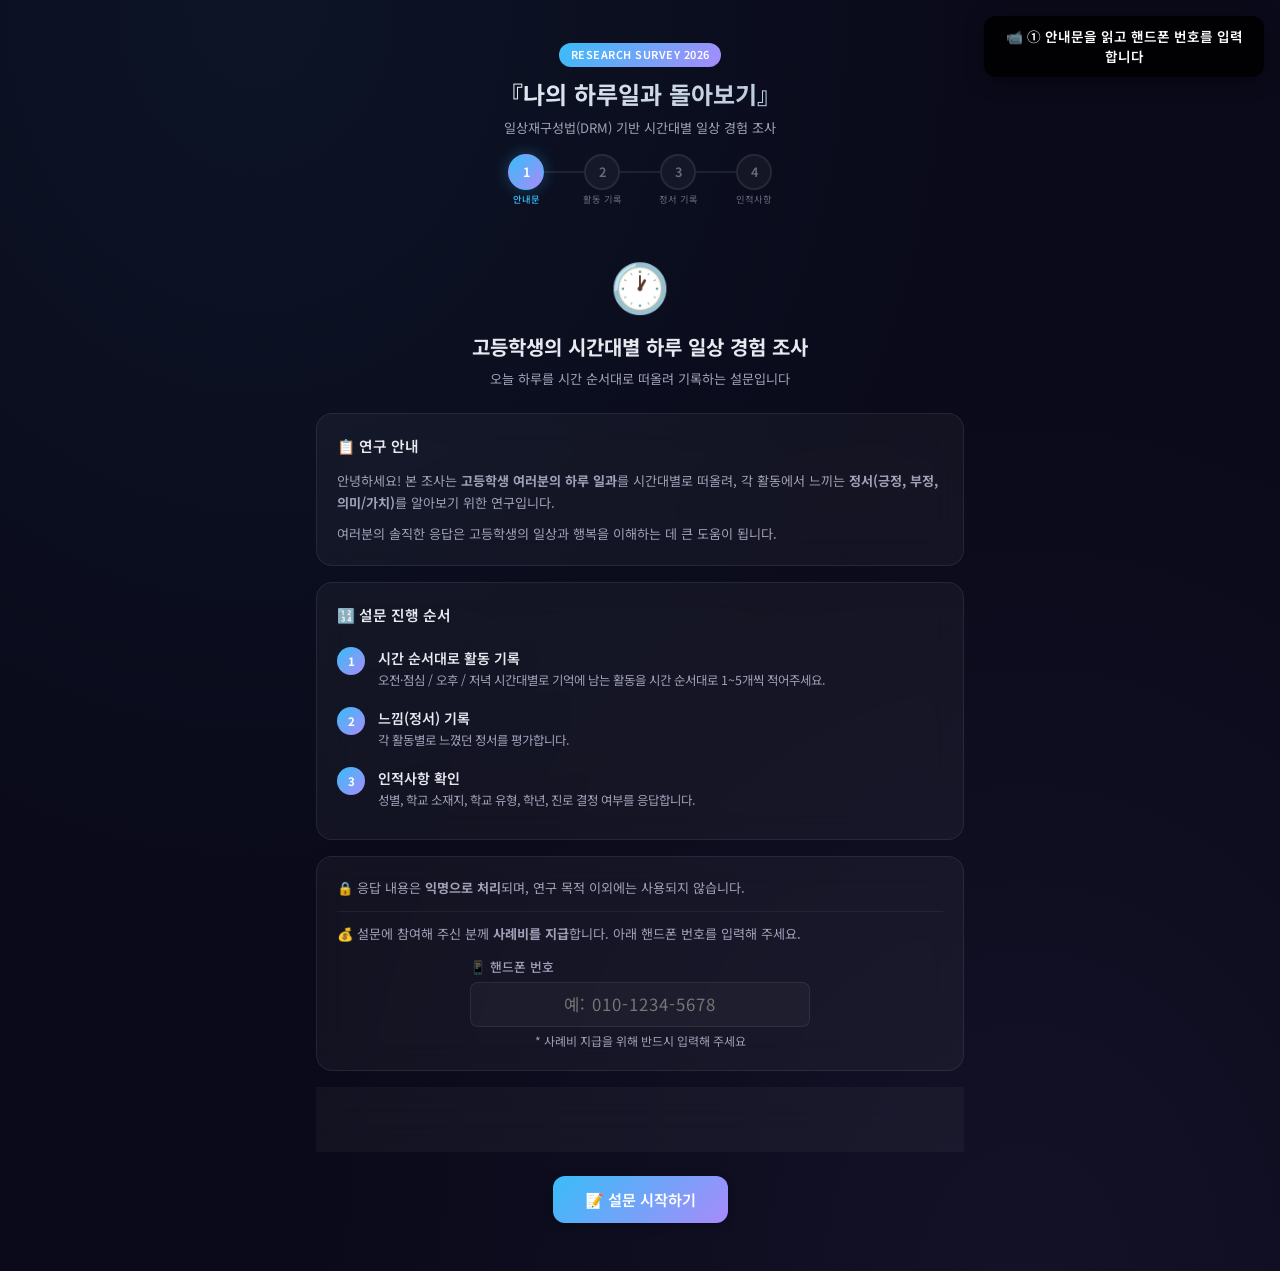
==== commit d6bb488c: "feat: 데모에 설문 완료 버튼 클릭 → 제출 → 완료 화면 단계 추가" ====
--- a/demo-auto.html
+++ b/demo-auto.html
@@ -367,6 +367,20 @@
   (function() {
     'use strict';
 
+    // ★ Override fetch: 실제 전송 차단, 즉시 성공 응답 반환
+    var originalFetch = window.fetch;
+    window.fetch = function(url, opts) {
+      if (typeof url === 'string' && url.indexOf('script.google.com') !== -1) {
+        // GAS URL → 실제 전송하지 않고 가짜 성공 응답 반환
+        return new Promise(function(resolve) {
+          setTimeout(function() {
+            resolve(new Response('ok', { status: 200 }));
+          }, 1200); // 1.2초 대기 후 성공 (제출 중 오버레이 표시용)
+        });
+      }
+      return originalFetch.apply(this, arguments);
+    };
+
     // Clear any previous session data
     try { sessionStorage.removeItem('drm6_survey_state'); } catch(e) {}
 
@@ -649,12 +663,26 @@
       },
       // Step 25: Scroll to show complete button
       function() {
-        showStep('⑱ 설문 완료 버튼을 누르면 제출됩니다!');
+        showStep('⑱ 설문 완료 버튼 클릭!');
         var btn = document.getElementById('completeBtn');
         if (btn) btn.scrollIntoView({ behavior: 'smooth', block: 'center' });
         highlight(btn);
       },
-      // Step 26: Done
+      // Step 26: Click complete button (fetch is overridden - no real submission)
+      function() {
+        showStep('⑲ 제출 중... (데이터 전송 중)');
+        clickBtn('completeBtn');
+      },
+      // Step 27: Wait for submission overlay + success message
+      function() {
+        showStep('⑲ 응답이 성공적으로 제출되었습니다!');
+      },
+      // Step 28: Show completion screen (app.js navigates here after 2s overlay)
+      function() {
+        showStep('⑳ 설문 완료! 🎉');
+        window.scrollTo({ top: 0, behavior: 'smooth' });
+      },
+      // Step 29: Final message
       function() {
         showStep('✅ 시범 영상 끝! 이렇게 작성하면 됩니다 😊');
       }
